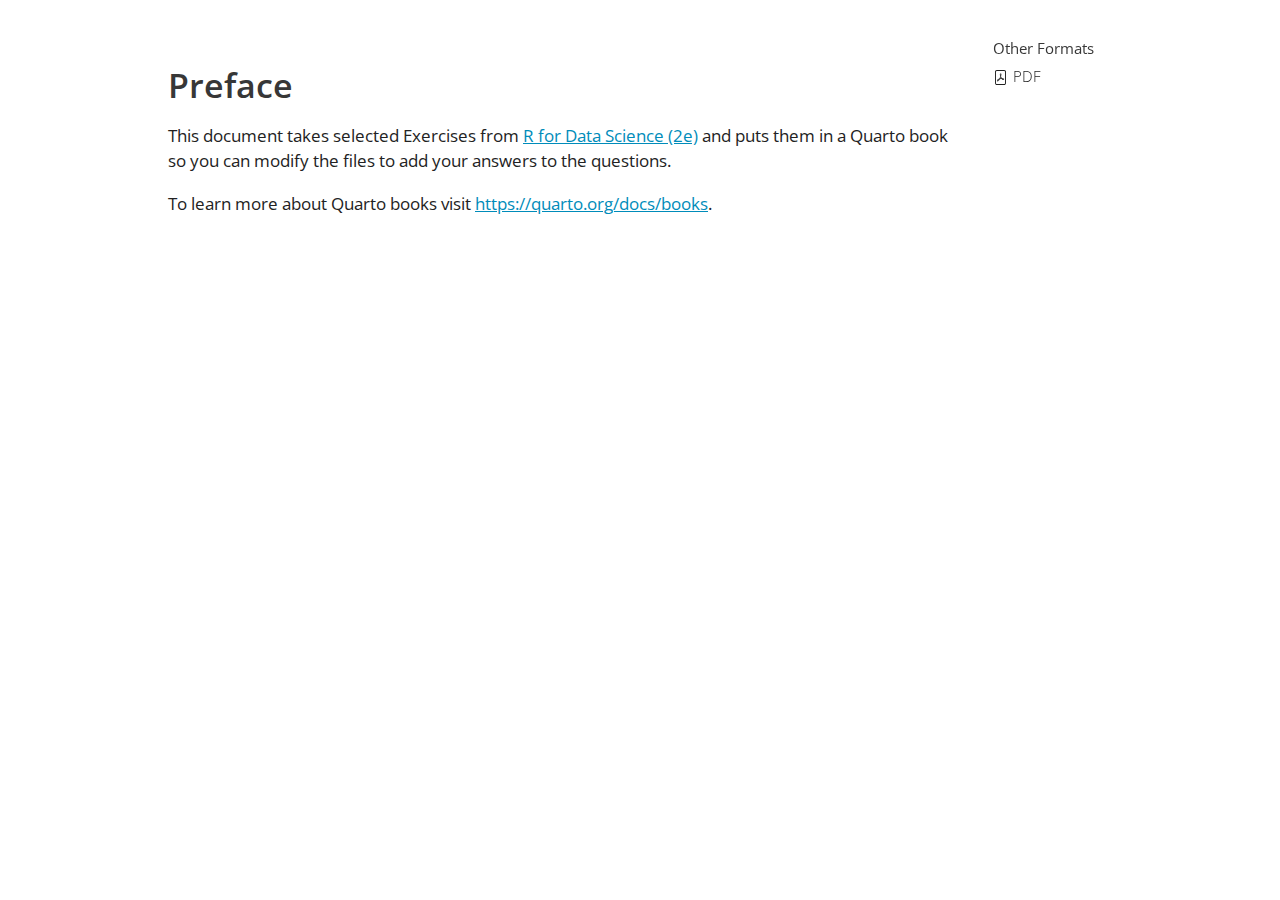
==== docs/index.html @ eb2d3bdd "tweakers" ====
<!DOCTYPE html>
<html xmlns="http://www.w3.org/1999/xhtml" lang="en" xml:lang="en"><head>

<meta charset="utf-8">
<meta name="generator" content="quarto-1.3.433">

<meta name="viewport" content="width=device-width, initial-scale=1.0, user-scalable=yes">


<title>index</title>
<style>
code{white-space: pre-wrap;}
span.smallcaps{font-variant: small-caps;}
div.columns{display: flex; gap: min(4vw, 1.5em);}
div.column{flex: auto; overflow-x: auto;}
div.hanging-indent{margin-left: 1.5em; text-indent: -1.5em;}
ul.task-list{list-style: none;}
ul.task-list li input[type="checkbox"] {
  width: 0.8em;
  margin: 0 0.8em 0.2em -1em; /* quarto-specific, see https://github.com/quarto-dev/quarto-cli/issues/4556 */ 
  vertical-align: middle;
}
</style>


<script src="site_libs/quarto-nav/quarto-nav.js"></script>
<script src="site_libs/clipboard/clipboard.min.js"></script>
<script src="site_libs/quarto-search/autocomplete.umd.js"></script>
<script src="site_libs/quarto-search/fuse.min.js"></script>
<script src="site_libs/quarto-search/quarto-search.js"></script>
<meta name="quarto:offset" content="./">
<script src="site_libs/quarto-html/quarto.js"></script>
<script src="site_libs/quarto-html/popper.min.js"></script>
<script src="site_libs/quarto-html/tippy.umd.min.js"></script>
<script src="site_libs/quarto-html/anchor.min.js"></script>
<link href="site_libs/quarto-html/tippy.css" rel="stylesheet">
<link href="site_libs/quarto-html/quarto-syntax-highlighting.css" rel="stylesheet" id="quarto-text-highlighting-styles">
<script src="site_libs/bootstrap/bootstrap.min.js"></script>
<link href="site_libs/bootstrap/bootstrap-icons.css" rel="stylesheet">
<link href="site_libs/bootstrap/bootstrap.min.css" rel="stylesheet" id="quarto-bootstrap" data-mode="light">
<script id="quarto-search-options" type="application/json">{
  "location": "sidebar",
  "copy-button": false,
  "collapse-after": 3,
  "panel-placement": "start",
  "type": "textbox",
  "limit": 20,
  "language": {
    "search-no-results-text": "No results",
    "search-matching-documents-text": "matching documents",
    "search-copy-link-title": "Copy link to search",
    "search-hide-matches-text": "Hide additional matches",
    "search-more-match-text": "more match in this document",
    "search-more-matches-text": "more matches in this document",
    "search-clear-button-title": "Clear",
    "search-detached-cancel-button-title": "Cancel",
    "search-submit-button-title": "Submit",
    "search-label": "Search"
  }
}</script>


</head>

<body>

<div id="quarto-search-results"></div>
<!-- content -->
<div id="quarto-content" class="quarto-container page-columns page-rows-contents page-layout-article">
<!-- sidebar -->
<!-- margin-sidebar -->
    <div id="quarto-margin-sidebar" class="sidebar margin-sidebar">
        
    <div class="quarto-alternate-formats"><h2>Other Formats</h2><ul><li><a href="index.pdf"><i class="bi bi-file-pdf"></i>PDF</a></li></ul></div></div>
<!-- main -->
<main class="content" id="quarto-document-content">



<section id="preface" class="level1 unnumbered">
<h1 class="unnumbered">Preface</h1>
<p>This document takes selected Exercises from <a href="https://r4ds.hadley.nz/">R for Data Science (2e)</a> and puts them in a Quarto book so you can modify the files to add your answers to the questions.</p>
<p>To learn more about Quarto books visit <a href="https://quarto.org/docs/books" class="uri">https://quarto.org/docs/books</a>.</p>


</section>

</main> <!-- /main -->
<script id="quarto-html-after-body" type="application/javascript">
window.document.addEventListener("DOMContentLoaded", function (event) {
  const toggleBodyColorMode = (bsSheetEl) => {
    const mode = bsSheetEl.getAttribute("data-mode");
    const bodyEl = window.document.querySelector("body");
    if (mode === "dark") {
      bodyEl.classList.add("quarto-dark");
      bodyEl.classList.remove("quarto-light");
    } else {
      bodyEl.classList.add("quarto-light");
      bodyEl.classList.remove("quarto-dark");
    }
  }
  const toggleBodyColorPrimary = () => {
    const bsSheetEl = window.document.querySelector("link#quarto-bootstrap");
    if (bsSheetEl) {
      toggleBodyColorMode(bsSheetEl);
    }
  }
  toggleBodyColorPrimary();  
  const icon = "";
  const anchorJS = new window.AnchorJS();
  anchorJS.options = {
    placement: 'right',
    icon: icon
  };
  anchorJS.add('.anchored');
  const isCodeAnnotation = (el) => {
    for (const clz of el.classList) {
      if (clz.startsWith('code-annotation-')) {                     
        return true;
      }
    }
    return false;
  }
  const clipboard = new window.ClipboardJS('.code-copy-button', {
    text: function(trigger) {
      const codeEl = trigger.previousElementSibling.cloneNode(true);
      for (const childEl of codeEl.children) {
        if (isCodeAnnotation(childEl)) {
          childEl.remove();
        }
      }
      return codeEl.innerText;
    }
  });
  clipboard.on('success', function(e) {
    // button target
    const button = e.trigger;
    // don't keep focus
    button.blur();
    // flash "checked"
    button.classList.add('code-copy-button-checked');
    var currentTitle = button.getAttribute("title");
    button.setAttribute("title", "Copied!");
    let tooltip;
    if (window.bootstrap) {
      button.setAttribute("data-bs-toggle", "tooltip");
      button.setAttribute("data-bs-placement", "left");
      button.setAttribute("data-bs-title", "Copied!");
      tooltip = new bootstrap.Tooltip(button, 
        { trigger: "manual", 
          customClass: "code-copy-button-tooltip",
          offset: [0, -8]});
      tooltip.show();    
    }
    setTimeout(function() {
      if (tooltip) {
        tooltip.hide();
        button.removeAttribute("data-bs-title");
        button.removeAttribute("data-bs-toggle");
        button.removeAttribute("data-bs-placement");
      }
      button.setAttribute("title", currentTitle);
      button.classList.remove('code-copy-button-checked');
    }, 1000);
    // clear code selection
    e.clearSelection();
  });
  function tippyHover(el, contentFn) {
    const config = {
      allowHTML: true,
      content: contentFn,
      maxWidth: 500,
      delay: 100,
      arrow: false,
      appendTo: function(el) {
          return el.parentElement;
      },
      interactive: true,
      interactiveBorder: 10,
      theme: 'quarto',
      placement: 'bottom-start'
    };
    window.tippy(el, config); 
  }
  const noterefs = window.document.querySelectorAll('a[role="doc-noteref"]');
  for (var i=0; i<noterefs.length; i++) {
    const ref = noterefs[i];
    tippyHover(ref, function() {
      // use id or data attribute instead here
      let href = ref.getAttribute('data-footnote-href') || ref.getAttribute('href');
      try { href = new URL(href).hash; } catch {}
      const id = href.replace(/^#\/?/, "");
      const note = window.document.getElementById(id);
      return note.innerHTML;
    });
  }
      let selectedAnnoteEl;
      const selectorForAnnotation = ( cell, annotation) => {
        let cellAttr = 'data-code-cell="' + cell + '"';
        let lineAttr = 'data-code-annotation="' +  annotation + '"';
        const selector = 'span[' + cellAttr + '][' + lineAttr + ']';
        return selector;
      }
      const selectCodeLines = (annoteEl) => {
        const doc = window.document;
        const targetCell = annoteEl.getAttribute("data-target-cell");
        const targetAnnotation = annoteEl.getAttribute("data-target-annotation");
        const annoteSpan = window.document.querySelector(selectorForAnnotation(targetCell, targetAnnotation));
        const lines = annoteSpan.getAttribute("data-code-lines").split(",");
        const lineIds = lines.map((line) => {
          return targetCell + "-" + line;
        })
        let top = null;
        let height = null;
        let parent = null;
        if (lineIds.length > 0) {
            //compute the position of the single el (top and bottom and make a div)
            const el = window.document.getElementById(lineIds[0]);
            top = el.offsetTop;
            height = el.offsetHeight;
            parent = el.parentElement.parentElement;
          if (lineIds.length > 1) {
            const lastEl = window.document.getElementById(lineIds[lineIds.length - 1]);
            const bottom = lastEl.offsetTop + lastEl.offsetHeight;
            height = bottom - top;
          }
          if (top !== null && height !== null && parent !== null) {
            // cook up a div (if necessary) and position it 
            let div = window.document.getElementById("code-annotation-line-highlight");
            if (div === null) {
              div = window.document.createElement("div");
              div.setAttribute("id", "code-annotation-line-highlight");
              div.style.position = 'absolute';
              parent.appendChild(div);
            }
            div.style.top = top - 2 + "px";
            div.style.height = height + 4 + "px";
            let gutterDiv = window.document.getElementById("code-annotation-line-highlight-gutter");
            if (gutterDiv === null) {
              gutterDiv = window.document.createElement("div");
              gutterDiv.setAttribute("id", "code-annotation-line-highlight-gutter");
              gutterDiv.style.position = 'absolute';
              const codeCell = window.document.getElementById(targetCell);
              const gutter = codeCell.querySelector('.code-annotation-gutter');
              gutter.appendChild(gutterDiv);
            }
            gutterDiv.style.top = top - 2 + "px";
            gutterDiv.style.height = height + 4 + "px";
          }
          selectedAnnoteEl = annoteEl;
        }
      };
      const unselectCodeLines = () => {
        const elementsIds = ["code-annotation-line-highlight", "code-annotation-line-highlight-gutter"];
        elementsIds.forEach((elId) => {
          const div = window.document.getElementById(elId);
          if (div) {
            div.remove();
          }
        });
        selectedAnnoteEl = undefined;
      };
      // Attach click handler to the DT
      const annoteDls = window.document.querySelectorAll('dt[data-target-cell]');
      for (const annoteDlNode of annoteDls) {
        annoteDlNode.addEventListener('click', (event) => {
          const clickedEl = event.target;
          if (clickedEl !== selectedAnnoteEl) {
            unselectCodeLines();
            const activeEl = window.document.querySelector('dt[data-target-cell].code-annotation-active');
            if (activeEl) {
              activeEl.classList.remove('code-annotation-active');
            }
            selectCodeLines(clickedEl);
            clickedEl.classList.add('code-annotation-active');
          } else {
            // Unselect the line
            unselectCodeLines();
            clickedEl.classList.remove('code-annotation-active');
          }
        });
      }
  const findCites = (el) => {
    const parentEl = el.parentElement;
    if (parentEl) {
      const cites = parentEl.dataset.cites;
      if (cites) {
        return {
          el,
          cites: cites.split(' ')
        };
      } else {
        return findCites(el.parentElement)
      }
    } else {
      return undefined;
    }
  };
  var bibliorefs = window.document.querySelectorAll('a[role="doc-biblioref"]');
  for (var i=0; i<bibliorefs.length; i++) {
    const ref = bibliorefs[i];
    const citeInfo = findCites(ref);
    if (citeInfo) {
      tippyHover(citeInfo.el, function() {
        var popup = window.document.createElement('div');
        citeInfo.cites.forEach(function(cite) {
          var citeDiv = window.document.createElement('div');
          citeDiv.classList.add('hanging-indent');
          citeDiv.classList.add('csl-entry');
          var biblioDiv = window.document.getElementById('ref-' + cite);
          if (biblioDiv) {
            citeDiv.innerHTML = biblioDiv.innerHTML;
          }
          popup.appendChild(citeDiv);
        });
        return popup.innerHTML;
      });
    }
  }
});
</script>
</div> <!-- /content -->



</body></html>
---- docs/site_libs/quarto-html/tippy.css ----
.tippy-box[data-animation=fade][data-state=hidden]{opacity:0}[data-tippy-root]{max-width:calc(100vw - 10px)}.tippy-box{position:relative;background-color:#333;color:#fff;border-radius:4px;font-size:14px;line-height:1.4;white-space:normal;outline:0;transition-property:transform,visibility,opacity}.tippy-box[data-placement^=top]>.tippy-arrow{bottom:0}.tippy-box[data-placement^=top]>.tippy-arrow:before{bottom:-7px;left:0;border-width:8px 8px 0;border-top-color:initial;transform-origin:center top}.tippy-box[data-placement^=bottom]>.tippy-arrow{top:0}.tippy-box[data-placement^=bottom]>.tippy-arrow:before{top:-7px;left:0;border-width:0 8px 8px;border-bottom-color:initial;transform-origin:center bottom}.tippy-box[data-placement^=left]>.tippy-arrow{right:0}.tippy-box[data-placement^=left]>.tippy-arrow:before{border-width:8px 0 8px 8px;border-left-color:initial;right:-7px;transform-origin:center left}.tippy-box[data-placement^=right]>.tippy-arrow{left:0}.tippy-box[data-placement^=right]>.tippy-arrow:before{left:-7px;border-width:8px 8px 8px 0;border-right-color:initial;transform-origin:center right}.tippy-box[data-inertia][data-state=visible]{transition-timing-function:cubic-bezier(.54,1.5,.38,1.11)}.tippy-arrow{width:16px;height:16px;color:#333}.tippy-arrow:before{content:"";position:absolute;border-color:transparent;border-style:solid}.tippy-content{position:relative;padding:5px 9px;z-index:1}
---- docs/site_libs/quarto-html/quarto-syntax-highlighting.css ----
/* quarto syntax highlight colors */
:root {
  --quarto-hl-ot-color: #003B4F;
  --quarto-hl-at-color: #657422;
  --quarto-hl-ss-color: #20794D;
  --quarto-hl-an-color: #5E5E5E;
  --quarto-hl-fu-color: #4758AB;
  --quarto-hl-st-color: #20794D;
  --quarto-hl-cf-color: #003B4F;
  --quarto-hl-op-color: #5E5E5E;
  --quarto-hl-er-color: #AD0000;
  --quarto-hl-bn-color: #AD0000;
  --quarto-hl-al-color: #AD0000;
  --quarto-hl-va-color: #111111;
  --quarto-hl-bu-color: inherit;
  --quarto-hl-ex-color: inherit;
  --quarto-hl-pp-color: #AD0000;
  --quarto-hl-in-color: #5E5E5E;
  --quarto-hl-vs-color: #20794D;
  --quarto-hl-wa-color: #5E5E5E;
  --quarto-hl-do-color: #5E5E5E;
  --quarto-hl-im-color: #00769E;
  --quarto-hl-ch-color: #20794D;
  --quarto-hl-dt-color: #AD0000;
  --quarto-hl-fl-color: #AD0000;
  --quarto-hl-co-color: #5E5E5E;
  --quarto-hl-cv-color: #5E5E5E;
  --quarto-hl-cn-color: #8f5902;
  --quarto-hl-sc-color: #5E5E5E;
  --quarto-hl-dv-color: #AD0000;
  --quarto-hl-kw-color: #003B4F;
}

/* other quarto variables */
:root {
  --quarto-font-monospace: SFMono-Regular, Menlo, Monaco, Consolas, "Liberation Mono", "Courier New", monospace;
}

pre > code.sourceCode > span {
  color: #003B4F;
}

code span {
  color: #003B4F;
}

code.sourceCode > span {
  color: #003B4F;
}

div.sourceCode,
div.sourceCode pre.sourceCode {
  color: #003B4F;
}

code span.ot {
  color: #003B4F;
  font-style: inherit;
}

code span.at {
  color: #657422;
  font-style: inherit;
}

code span.ss {
  color: #20794D;
  font-style: inherit;
}

code span.an {
  color: #5E5E5E;
  font-style: inherit;
}

code span.fu {
  color: #4758AB;
  font-style: inherit;
}

code span.st {
  color: #20794D;
  font-style: inherit;
}

code span.cf {
  color: #003B4F;
  font-style: inherit;
}

code span.op {
  color: #5E5E5E;
  font-style: inherit;
}

code span.er {
  color: #AD0000;
  font-style: inherit;
}

code span.bn {
  color: #AD0000;
  font-style: inherit;
}

code span.al {
  color: #AD0000;
  font-style: inherit;
}

code span.va {
  color: #111111;
  font-style: inherit;
}

code span.bu {
  font-style: inherit;
}

code span.ex {
  font-style: inherit;
}

code span.pp {
  color: #AD0000;
  font-style: inherit;
}

code span.in {
  color: #5E5E5E;
  font-style: inherit;
}

code span.vs {
  color: #20794D;
  font-style: inherit;
}

code span.wa {
  color: #5E5E5E;
  font-style: italic;
}

code span.do {
  color: #5E5E5E;
  font-style: italic;
}

code span.im {
  color: #00769E;
  font-style: inherit;
}

code span.ch {
  color: #20794D;
  font-style: inherit;
}

code span.dt {
  color: #AD0000;
  font-style: inherit;
}

code span.fl {
  color: #AD0000;
  font-style: inherit;
}

code span.co {
  color: #5E5E5E;
  font-style: inherit;
}

code span.cv {
  color: #5E5E5E;
  font-style: italic;
}

code span.cn {
  color: #8f5902;
  font-style: inherit;
}

code span.sc {
  color: #5E5E5E;
  font-style: inherit;
}

code span.dv {
  color: #AD0000;
  font-style: inherit;
}

code span.kw {
  color: #003B4F;
  font-style: inherit;
}

.prevent-inlining {
  content: "</";
}

/*# sourceMappingURL=debc5d5d77c3f9108843748ff7464032.css.map */
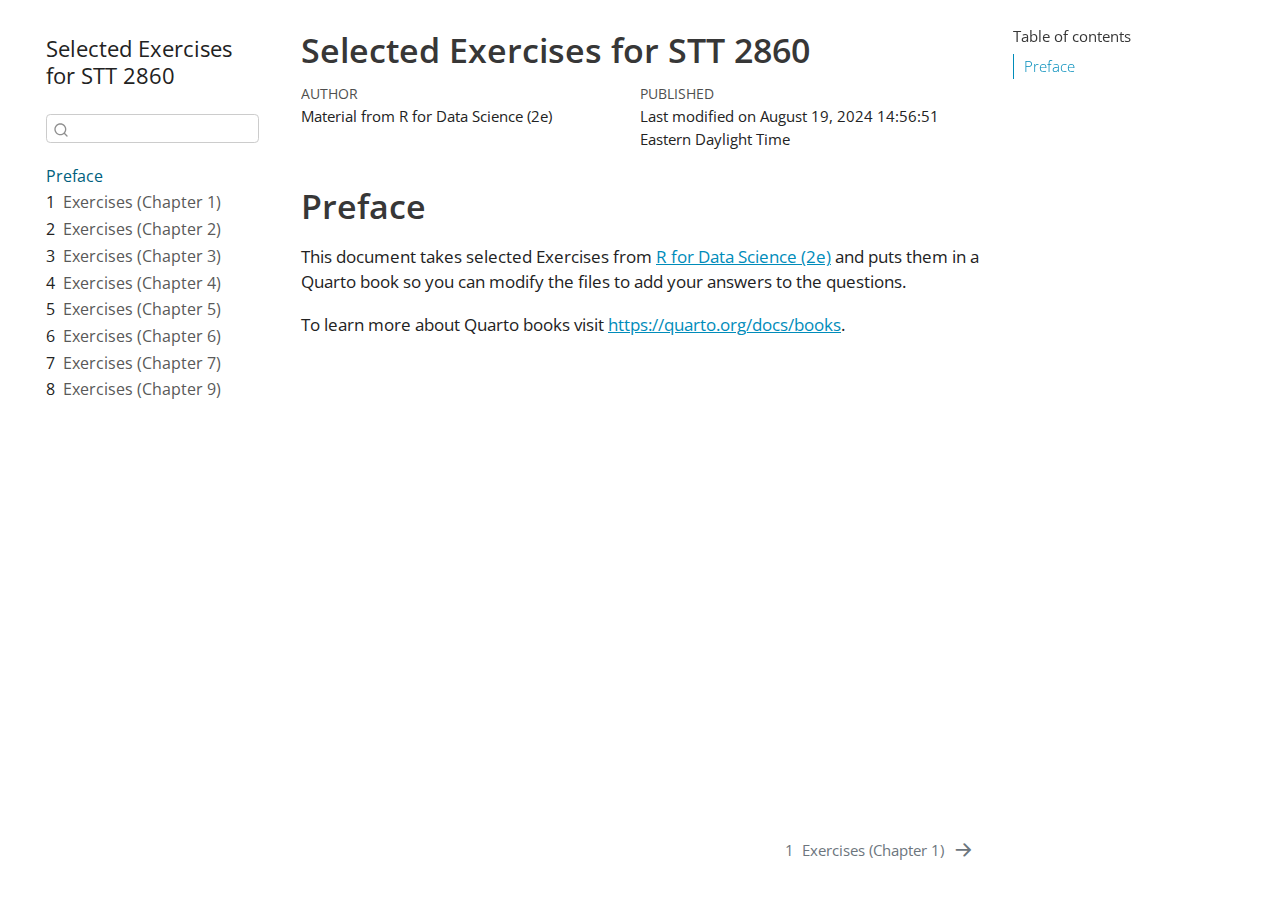
==== commit 091dbe19: "tweakers" ====
--- a/docs/index.html
+++ b/docs/index.html
@@ -6,8 +6,9 @@
 
 <meta name="viewport" content="width=device-width, initial-scale=1.0, user-scalable=yes">
 
-
-<title>index</title>
+<meta name="author" content="Material from R for Data Science (2e)">
+
+<title>Selected Exercises for STT 2860</title>
 <style>
 code{white-space: pre-wrap;}
 span.smallcaps{font-variant: small-caps;}
@@ -24,11 +25,13 @@
 
 
 <script src="site_libs/quarto-nav/quarto-nav.js"></script>
+<script src="site_libs/quarto-nav/headroom.min.js"></script>
 <script src="site_libs/clipboard/clipboard.min.js"></script>
 <script src="site_libs/quarto-search/autocomplete.umd.js"></script>
 <script src="site_libs/quarto-search/fuse.min.js"></script>
 <script src="site_libs/quarto-search/quarto-search.js"></script>
 <meta name="quarto:offset" content="./">
+<link href="./CH01.html" rel="next">
 <script src="site_libs/quarto-html/quarto.js"></script>
 <script src="site_libs/quarto-html/popper.min.js"></script>
 <script src="site_libs/quarto-html/tippy.umd.min.js"></script>
@@ -62,20 +65,139 @@
 
 </head>
 
-<body>
+<body class="nav-sidebar floating">
 
 <div id="quarto-search-results"></div>
+  <header id="quarto-header" class="headroom fixed-top">
+  <nav class="quarto-secondary-nav">
+    <div class="container-fluid d-flex">
+      <button type="button" class="quarto-btn-toggle btn" data-bs-toggle="collapse" data-bs-target="#quarto-sidebar,#quarto-sidebar-glass" aria-controls="quarto-sidebar" aria-expanded="false" aria-label="Toggle sidebar navigation" onclick="if (window.quartoToggleHeadroom) { window.quartoToggleHeadroom(); }">
+        <i class="bi bi-layout-text-sidebar-reverse"></i>
+      </button>
+      <nav class="quarto-page-breadcrumbs" aria-label="breadcrumb"><ol class="breadcrumb"><li class="breadcrumb-item"><a href="./index.html">Preface</a></li></ol></nav>
+      <a class="flex-grow-1" role="button" data-bs-toggle="collapse" data-bs-target="#quarto-sidebar,#quarto-sidebar-glass" aria-controls="quarto-sidebar" aria-expanded="false" aria-label="Toggle sidebar navigation" onclick="if (window.quartoToggleHeadroom) { window.quartoToggleHeadroom(); }">      
+      </a>
+      <button type="button" class="btn quarto-search-button" aria-label="" onclick="window.quartoOpenSearch();">
+        <i class="bi bi-search"></i>
+      </button>
+    </div>
+  </nav>
+</header>
 <!-- content -->
 <div id="quarto-content" class="quarto-container page-columns page-rows-contents page-layout-article">
 <!-- sidebar -->
+  <nav id="quarto-sidebar" class="sidebar collapse collapse-horizontal sidebar-navigation floating overflow-auto">
+    <div class="pt-lg-2 mt-2 text-left sidebar-header">
+    <div class="sidebar-title mb-0 py-0">
+      <a href="./">Selected Exercises for STT 2860</a> 
+    </div>
+      </div>
+        <div class="mt-2 flex-shrink-0 align-items-center">
+        <div class="sidebar-search">
+        <div id="quarto-search" class="" title="Search"></div>
+        </div>
+        </div>
+    <div class="sidebar-menu-container"> 
+    <ul class="list-unstyled mt-1">
+        <li class="sidebar-item">
+  <div class="sidebar-item-container"> 
+  <a href="./index.html" class="sidebar-item-text sidebar-link active">
+ <span class="menu-text">Preface</span></a>
+  </div>
+</li>
+        <li class="sidebar-item">
+  <div class="sidebar-item-container"> 
+  <a href="./CH01.html" class="sidebar-item-text sidebar-link">
+ <span class="menu-text"><span class="chapter-number">1</span>&nbsp; <span class="chapter-title">Exercises (Chapter 1)</span></span></a>
+  </div>
+</li>
+        <li class="sidebar-item">
+  <div class="sidebar-item-container"> 
+  <a href="./CH02.html" class="sidebar-item-text sidebar-link">
+ <span class="menu-text"><span class="chapter-number">2</span>&nbsp; <span class="chapter-title">Exercises (Chapter 2)</span></span></a>
+  </div>
+</li>
+        <li class="sidebar-item">
+  <div class="sidebar-item-container"> 
+  <a href="./CH03.html" class="sidebar-item-text sidebar-link">
+ <span class="menu-text"><span class="chapter-number">3</span>&nbsp; <span class="chapter-title">Exercises (Chapter 3)</span></span></a>
+  </div>
+</li>
+        <li class="sidebar-item">
+  <div class="sidebar-item-container"> 
+  <a href="./CH04.html" class="sidebar-item-text sidebar-link">
+ <span class="menu-text"><span class="chapter-number">4</span>&nbsp; <span class="chapter-title">Exercises (Chapter 4)</span></span></a>
+  </div>
+</li>
+        <li class="sidebar-item">
+  <div class="sidebar-item-container"> 
+  <a href="./CH05.html" class="sidebar-item-text sidebar-link">
+ <span class="menu-text"><span class="chapter-number">5</span>&nbsp; <span class="chapter-title">Exercises (Chapter 5)</span></span></a>
+  </div>
+</li>
+        <li class="sidebar-item">
+  <div class="sidebar-item-container"> 
+  <a href="./CH06.html" class="sidebar-item-text sidebar-link">
+ <span class="menu-text"><span class="chapter-number">6</span>&nbsp; <span class="chapter-title">Exercises (Chapter 6)</span></span></a>
+  </div>
+</li>
+        <li class="sidebar-item">
+  <div class="sidebar-item-container"> 
+  <a href="./CH07.html" class="sidebar-item-text sidebar-link">
+ <span class="menu-text"><span class="chapter-number">7</span>&nbsp; <span class="chapter-title">Exercises (Chapter 7)</span></span></a>
+  </div>
+</li>
+        <li class="sidebar-item">
+  <div class="sidebar-item-container"> 
+  <a href="./CH09.html" class="sidebar-item-text sidebar-link">
+ <span class="menu-text"><span class="chapter-number">8</span>&nbsp; <span class="chapter-title">Exercises (Chapter 9)</span></span></a>
+  </div>
+</li>
+    </ul>
+    </div>
+</nav>
+<div id="quarto-sidebar-glass" data-bs-toggle="collapse" data-bs-target="#quarto-sidebar,#quarto-sidebar-glass"></div>
 <!-- margin-sidebar -->
     <div id="quarto-margin-sidebar" class="sidebar margin-sidebar">
-        
-    <div class="quarto-alternate-formats"><h2>Other Formats</h2><ul><li><a href="index.pdf"><i class="bi bi-file-pdf"></i>PDF</a></li></ul></div></div>
+        <nav id="TOC" role="doc-toc" class="toc-active">
+    <h2 id="toc-title">Table of contents</h2>
+   
+  <ul>
+  <li><a href="#preface" id="toc-preface" class="nav-link active" data-scroll-target="#preface">Preface</a></li>
+  </ul>
+</nav>
+    </div>
 <!-- main -->
 <main class="content" id="quarto-document-content">
 
-
+<header id="title-block-header" class="quarto-title-block default">
+<div class="quarto-title">
+<h1 class="title">Selected Exercises for STT 2860</h1>
+</div>
+
+
+
+<div class="quarto-title-meta">
+
+    <div>
+    <div class="quarto-title-meta-heading">Author</div>
+    <div class="quarto-title-meta-contents">
+             <p>Material from <a href="https://r4ds.hadley.nz/">R for Data Science (2e)</a> </p>
+          </div>
+  </div>
+    
+    <div>
+    <div class="quarto-title-meta-heading">Published</div>
+    <div class="quarto-title-meta-contents">
+      <p class="date">Last modified on August 19, 2024 14:56:51 Eastern Daylight Time</p>
+    </div>
+  </div>
+  
+    
+  </div>
+  
+
+</header>
 
 <section id="preface" class="level1 unnumbered">
 <h1 class="unnumbered">Preface</h1>
@@ -319,6 +441,15 @@
   }
 });
 </script>
+<nav class="page-navigation">
+  <div class="nav-page nav-page-previous">
+  </div>
+  <div class="nav-page nav-page-next">
+      <a href="./CH01.html" class="pagination-link">
+        <span class="nav-page-text"><span class="chapter-number">1</span>&nbsp; <span class="chapter-title">Exercises (Chapter 1)</span></span> <i class="bi bi-arrow-right-short"></i>
+      </a>
+  </div>
+</nav>
 </div> <!-- /content -->
 
 
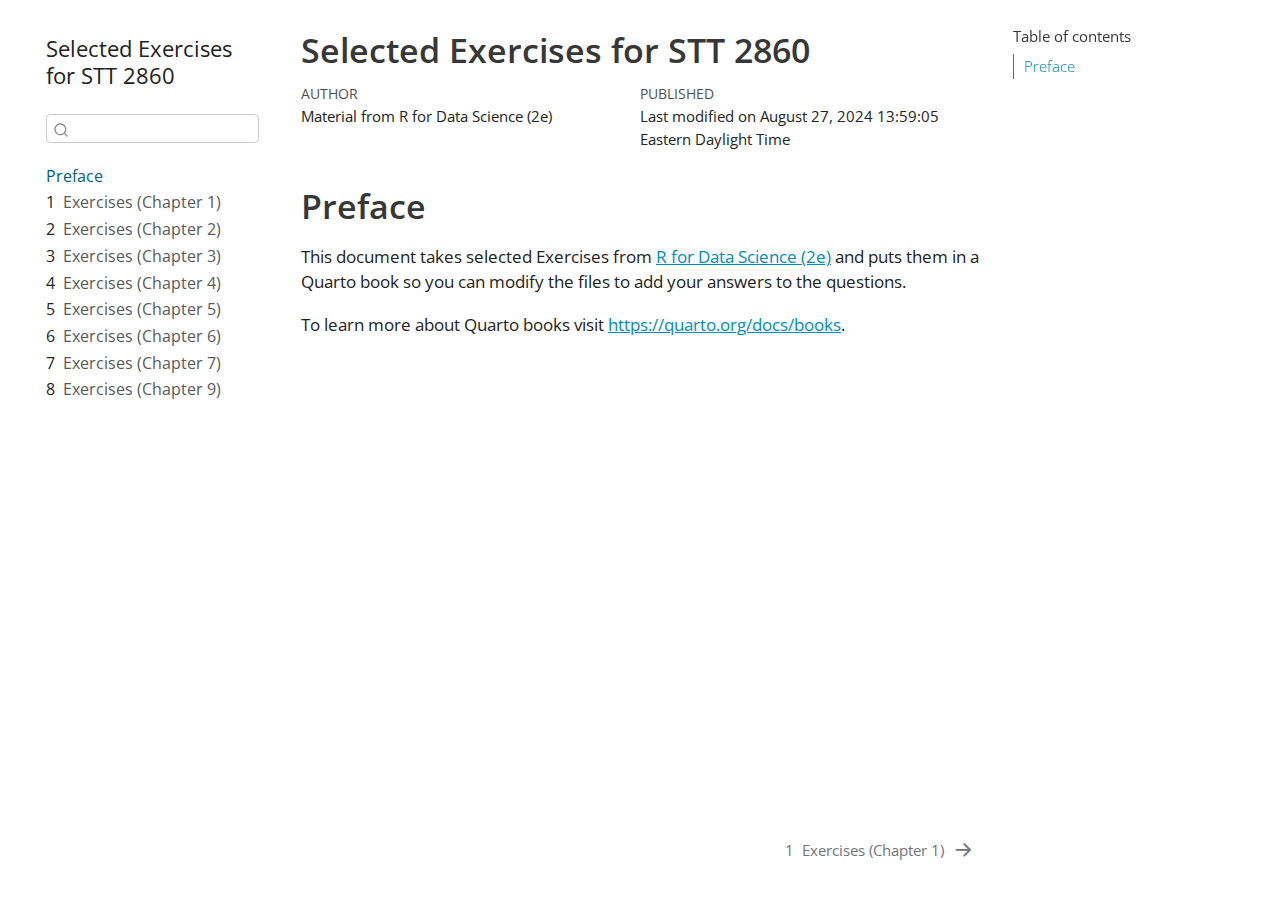
==== commit 5b42fef3: "tweakers" ====
--- a/docs/index.html
+++ b/docs/index.html
@@ -189,7 +189,7 @@
     <div>
     <div class="quarto-title-meta-heading">Published</div>
     <div class="quarto-title-meta-contents">
-      <p class="date">Last modified on August 19, 2024 14:56:51 Eastern Daylight Time</p>
+      <p class="date">Last modified on August 27, 2024 13:59:05 Eastern Daylight Time</p>
     </div>
   </div>
   
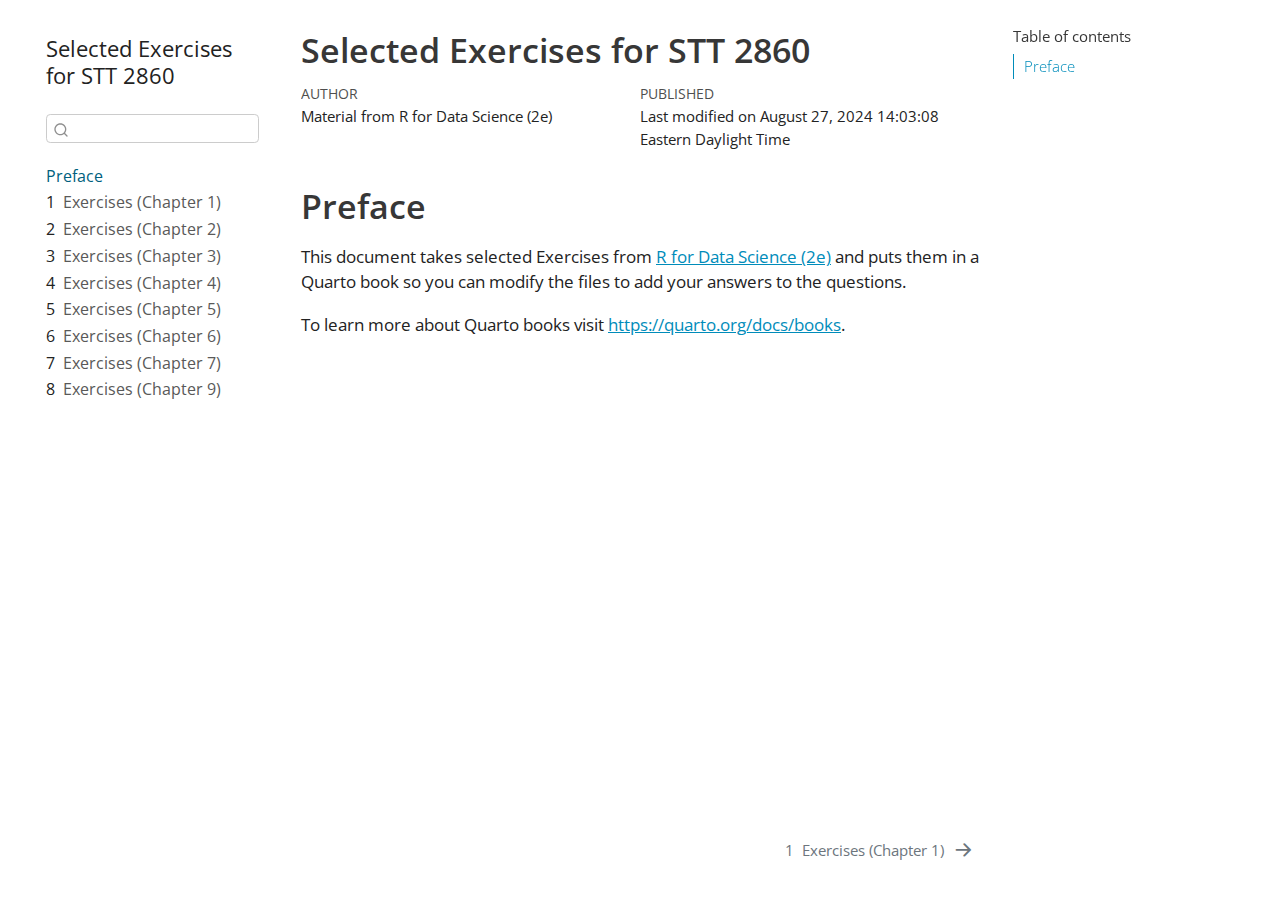
==== commit efbfcb2c: "trying stuff" ====
--- a/docs/index.html
+++ b/docs/index.html
@@ -189,7 +189,7 @@
     <div>
     <div class="quarto-title-meta-heading">Published</div>
     <div class="quarto-title-meta-contents">
-      <p class="date">Last modified on August 27, 2024 13:59:05 Eastern Daylight Time</p>
+      <p class="date">Last modified on August 27, 2024 14:03:08 Eastern Daylight Time</p>
     </div>
   </div>
   
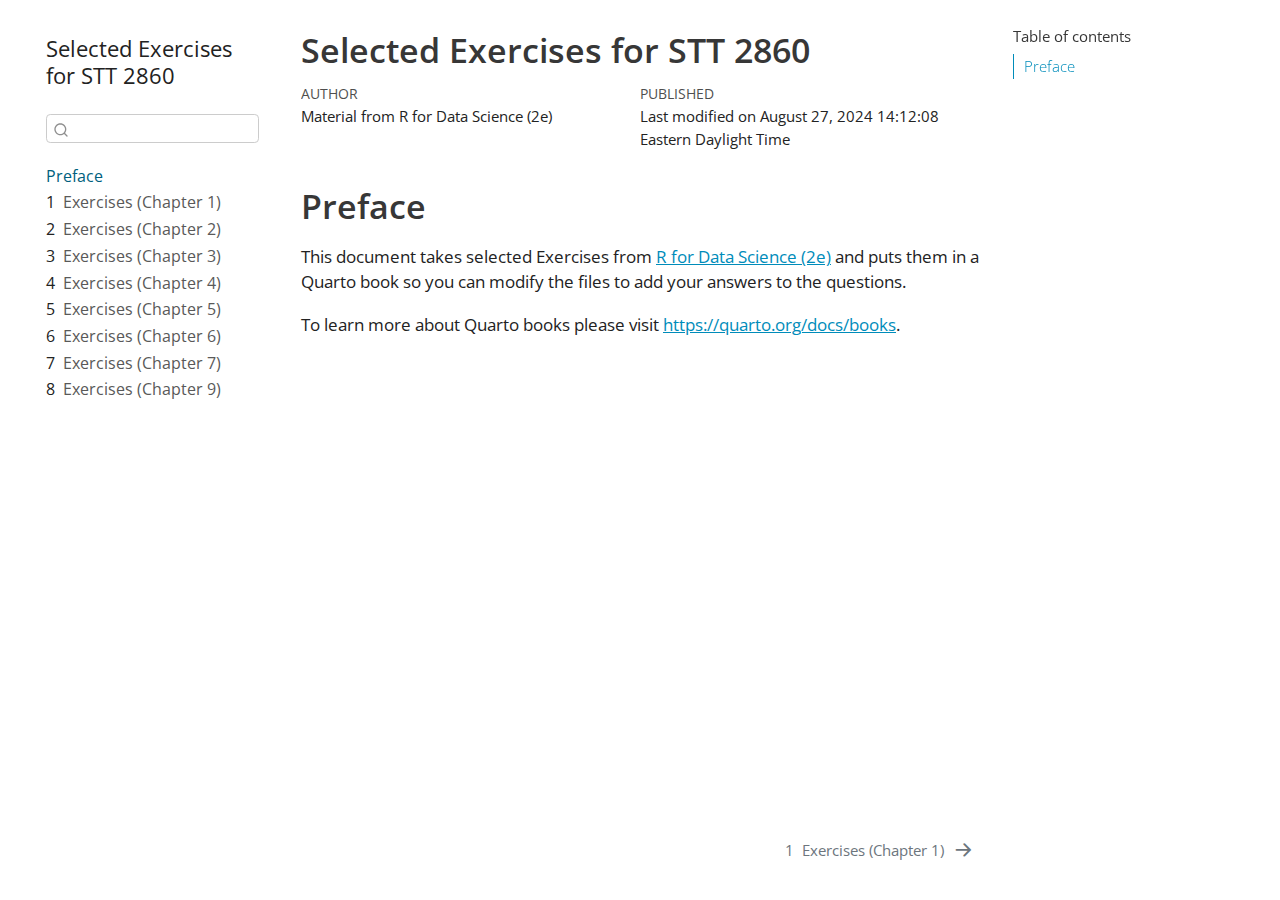
==== commit db0269f1: "tweak" ====
--- a/docs/index.html
+++ b/docs/index.html
@@ -189,7 +189,7 @@
     <div>
     <div class="quarto-title-meta-heading">Published</div>
     <div class="quarto-title-meta-contents">
-      <p class="date">Last modified on August 27, 2024 14:03:08 Eastern Daylight Time</p>
+      <p class="date">Last modified on August 27, 2024 14:12:08 Eastern Daylight Time</p>
     </div>
   </div>
   
@@ -202,7 +202,7 @@
 <section id="preface" class="level1 unnumbered">
 <h1 class="unnumbered">Preface</h1>
 <p>This document takes selected Exercises from <a href="https://r4ds.hadley.nz/">R for Data Science (2e)</a> and puts them in a Quarto book so you can modify the files to add your answers to the questions.</p>
-<p>To learn more about Quarto books visit <a href="https://quarto.org/docs/books" class="uri">https://quarto.org/docs/books</a>.</p>
+<p>To learn more about Quarto books please visit <a href="https://quarto.org/docs/books" class="uri">https://quarto.org/docs/books</a>.</p>
 
 
 </section>
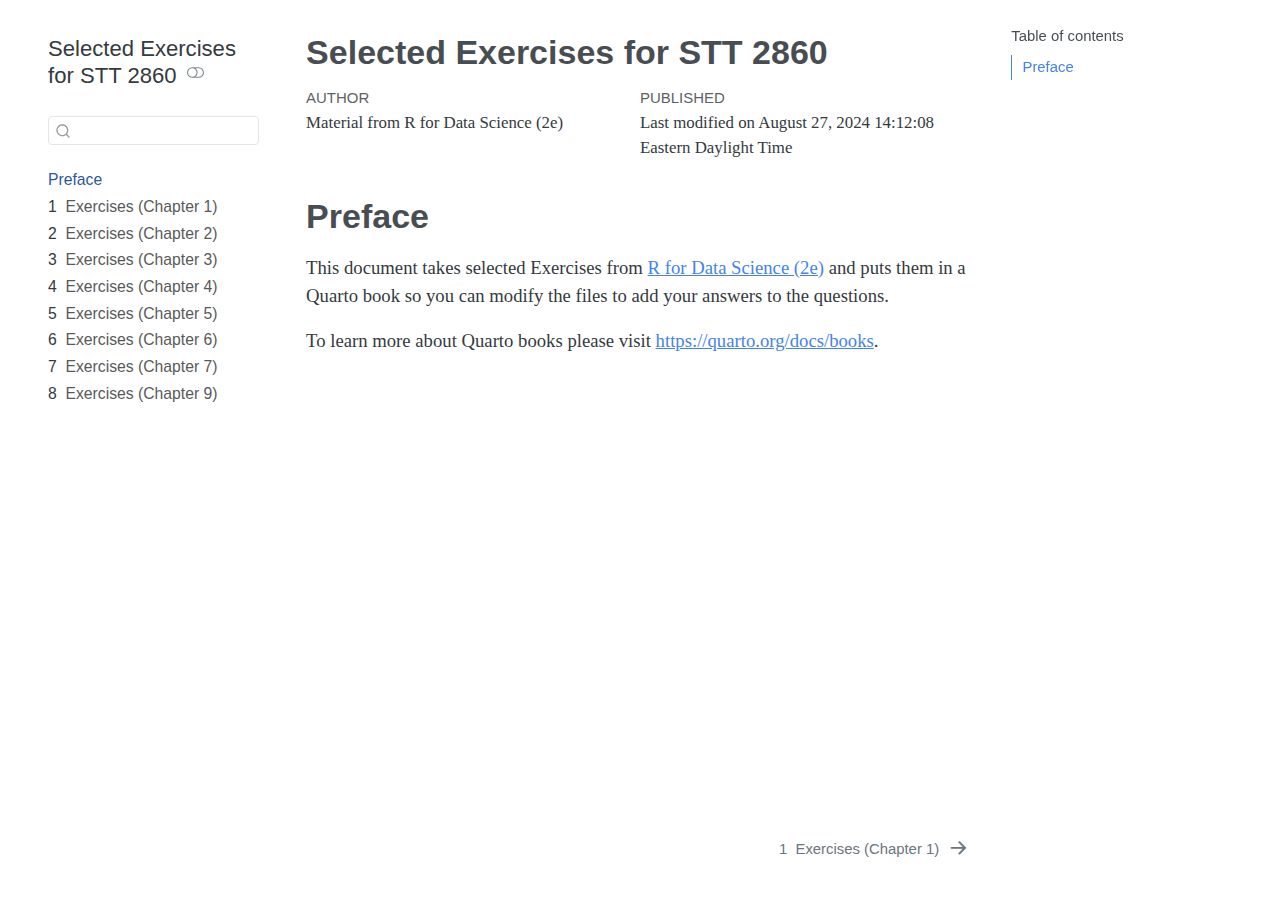
==== commit ffbb5dab: "tweakers" ====
--- a/docs/index.html
+++ b/docs/index.html
@@ -37,10 +37,12 @@
 <script src="site_libs/quarto-html/tippy.umd.min.js"></script>
 <script src="site_libs/quarto-html/anchor.min.js"></script>
 <link href="site_libs/quarto-html/tippy.css" rel="stylesheet">
-<link href="site_libs/quarto-html/quarto-syntax-highlighting.css" rel="stylesheet" id="quarto-text-highlighting-styles">
+<link href="site_libs/quarto-html/quarto-syntax-highlighting.css" rel="stylesheet" class="quarto-color-scheme" id="quarto-text-highlighting-styles">
+<link href="site_libs/quarto-html/quarto-syntax-highlighting-dark.css" rel="prefetch" class="quarto-color-scheme quarto-color-alternate" id="quarto-text-highlighting-styles">
 <script src="site_libs/bootstrap/bootstrap.min.js"></script>
 <link href="site_libs/bootstrap/bootstrap-icons.css" rel="stylesheet">
-<link href="site_libs/bootstrap/bootstrap.min.css" rel="stylesheet" id="quarto-bootstrap" data-mode="light">
+<link href="site_libs/bootstrap/bootstrap.min.css" rel="stylesheet" class="quarto-color-scheme" id="quarto-bootstrap" data-mode="light">
+<link href="site_libs/bootstrap/bootstrap-dark.min.css" rel="prefetch" class="quarto-color-scheme quarto-color-alternate" id="quarto-bootstrap" data-mode="dark">
 <script id="quarto-search-options" type="application/json">{
   "location": "sidebar",
   "copy-button": false,
@@ -90,6 +92,9 @@
     <div class="pt-lg-2 mt-2 text-left sidebar-header">
     <div class="sidebar-title mb-0 py-0">
       <a href="./">Selected Exercises for STT 2860</a> 
+        <div class="sidebar-tools-main">
+  <a href="" class="quarto-color-scheme-toggle quarto-navigation-tool  px-1" onclick="window.quartoToggleColorScheme(); return false;" title="Toggle dark mode"><i class="bi"></i></a>
+</div>
     </div>
       </div>
         <div class="mt-2 flex-shrink-0 align-items-center">
@@ -228,6 +233,121 @@
     }
   }
   toggleBodyColorPrimary();  
+  const disableStylesheet = (stylesheets) => {
+    for (let i=0; i < stylesheets.length; i++) {
+      const stylesheet = stylesheets[i];
+      stylesheet.rel = 'prefetch';
+    }
+  }
+  const enableStylesheet = (stylesheets) => {
+    for (let i=0; i < stylesheets.length; i++) {
+      const stylesheet = stylesheets[i];
+      stylesheet.rel = 'stylesheet';
+    }
+  }
+  const manageTransitions = (selector, allowTransitions) => {
+    const els = window.document.querySelectorAll(selector);
+    for (let i=0; i < els.length; i++) {
+      const el = els[i];
+      if (allowTransitions) {
+        el.classList.remove('notransition');
+      } else {
+        el.classList.add('notransition');
+      }
+    }
+  }
+  const toggleColorMode = (alternate) => {
+    // Switch the stylesheets
+    const alternateStylesheets = window.document.querySelectorAll('link.quarto-color-scheme.quarto-color-alternate');
+    manageTransitions('#quarto-margin-sidebar .nav-link', false);
+    if (alternate) {
+      enableStylesheet(alternateStylesheets);
+      for (const sheetNode of alternateStylesheets) {
+        if (sheetNode.id === "quarto-bootstrap") {
+          toggleBodyColorMode(sheetNode);
+        }
+      }
+    } else {
+      disableStylesheet(alternateStylesheets);
+      toggleBodyColorPrimary();
+    }
+    manageTransitions('#quarto-margin-sidebar .nav-link', true);
+    // Switch the toggles
+    const toggles = window.document.querySelectorAll('.quarto-color-scheme-toggle');
+    for (let i=0; i < toggles.length; i++) {
+      const toggle = toggles[i];
+      if (toggle) {
+        if (alternate) {
+          toggle.classList.add("alternate");     
+        } else {
+          toggle.classList.remove("alternate");
+        }
+      }
+    }
+    // Hack to workaround the fact that safari doesn't
+    // properly recolor the scrollbar when toggling (#1455)
+    if (navigator.userAgent.indexOf('Safari') > 0 && navigator.userAgent.indexOf('Chrome') == -1) {
+      manageTransitions("body", false);
+      window.scrollTo(0, 1);
+      setTimeout(() => {
+        window.scrollTo(0, 0);
+        manageTransitions("body", true);
+      }, 40);  
+    }
+  }
+  const isFileUrl = () => { 
+    return window.location.protocol === 'file:';
+  }
+  const hasAlternateSentinel = () => {  
+    let styleSentinel = getColorSchemeSentinel();
+    if (styleSentinel !== null) {
+      return styleSentinel === "alternate";
+    } else {
+      return false;
+    }
+  }
+  const setStyleSentinel = (alternate) => {
+    const value = alternate ? "alternate" : "default";
+    if (!isFileUrl()) {
+      window.localStorage.setItem("quarto-color-scheme", value);
+    } else {
+      localAlternateSentinel = value;
+    }
+  }
+  const getColorSchemeSentinel = () => {
+    if (!isFileUrl()) {
+      const storageValue = window.localStorage.getItem("quarto-color-scheme");
+      return storageValue != null ? storageValue : localAlternateSentinel;
+    } else {
+      return localAlternateSentinel;
+    }
+  }
+  let localAlternateSentinel = 'default';
+  // Dark / light mode switch
+  window.quartoToggleColorScheme = () => {
+    // Read the current dark / light value 
+    let toAlternate = !hasAlternateSentinel();
+    toggleColorMode(toAlternate);
+    setStyleSentinel(toAlternate);
+  };
+  // Ensure there is a toggle, if there isn't float one in the top right
+  if (window.document.querySelector('.quarto-color-scheme-toggle') === null) {
+    const a = window.document.createElement('a');
+    a.classList.add('top-right');
+    a.classList.add('quarto-color-scheme-toggle');
+    a.href = "";
+    a.onclick = function() { try { window.quartoToggleColorScheme(); } catch {} return false; };
+    const i = window.document.createElement("i");
+    i.classList.add('bi');
+    a.appendChild(i);
+    window.document.body.appendChild(a);
+  }
+  // Switch to dark mode if need be
+  if (hasAlternateSentinel()) {
+    toggleColorMode(true);
+  } else {
+    toggleColorMode(false);
+  }
   const icon = "";
   const anchorJS = new window.AnchorJS();
   anchorJS.options = {
--- a/docs/site_libs/quarto-html/quarto-syntax-highlighting-dark.css
+++ b/docs/site_libs/quarto-html/quarto-syntax-highlighting-dark.css
@@ -0,0 +1,189 @@
+/* quarto syntax highlight colors */
+:root {
+  --quarto-hl-al-color: #f07178;
+  --quarto-hl-an-color: #d4d0ab;
+  --quarto-hl-at-color: #00e0e0;
+  --quarto-hl-bn-color: #d4d0ab;
+  --quarto-hl-bu-color: #abe338;
+  --quarto-hl-ch-color: #abe338;
+  --quarto-hl-co-color: #f8f8f2;
+  --quarto-hl-cv-color: #ffd700;
+  --quarto-hl-cn-color: #ffd700;
+  --quarto-hl-cf-color: #ffa07a;
+  --quarto-hl-dt-color: #ffa07a;
+  --quarto-hl-dv-color: #d4d0ab;
+  --quarto-hl-do-color: #f8f8f2;
+  --quarto-hl-er-color: #f07178;
+  --quarto-hl-ex-color: #00e0e0;
+  --quarto-hl-fl-color: #d4d0ab;
+  --quarto-hl-fu-color: #ffa07a;
+  --quarto-hl-im-color: #abe338;
+  --quarto-hl-in-color: #d4d0ab;
+  --quarto-hl-kw-color: #ffa07a;
+  --quarto-hl-op-color: #ffa07a;
+  --quarto-hl-ot-color: #00e0e0;
+  --quarto-hl-pp-color: #dcc6e0;
+  --quarto-hl-re-color: #00e0e0;
+  --quarto-hl-sc-color: #abe338;
+  --quarto-hl-ss-color: #abe338;
+  --quarto-hl-st-color: #abe338;
+  --quarto-hl-va-color: #00e0e0;
+  --quarto-hl-vs-color: #abe338;
+  --quarto-hl-wa-color: #dcc6e0;
+}
+
+/* other quarto variables */
+:root {
+  --quarto-font-monospace: SFMono-Regular, Menlo, Monaco, Consolas, "Liberation Mono", "Courier New", monospace;
+}
+
+code span.al {
+  background-color: #2a0f15;
+  font-weight: bold;
+  color: #f07178;
+}
+
+code span.an {
+  color: #d4d0ab;
+}
+
+code span.at {
+  color: #00e0e0;
+}
+
+code span.bn {
+  color: #d4d0ab;
+}
+
+code span.bu {
+  color: #abe338;
+}
+
+code span.ch {
+  color: #abe338;
+}
+
+code span.co {
+  font-style: italic;
+  color: #f8f8f2;
+}
+
+code span.cv {
+  color: #ffd700;
+}
+
+code span.cn {
+  color: #ffd700;
+}
+
+code span.cf {
+  font-weight: bold;
+  color: #ffa07a;
+}
+
+code span.dt {
+  color: #ffa07a;
+}
+
+code span.dv {
+  color: #d4d0ab;
+}
+
+code span.do {
+  color: #f8f8f2;
+}
+
+code span.er {
+  color: #f07178;
+  text-decoration: underline;
+}
+
+code span.ex {
+  font-weight: bold;
+  color: #00e0e0;
+}
+
+code span.fl {
+  color: #d4d0ab;
+}
+
+code span.fu {
+  color: #ffa07a;
+}
+
+code span.im {
+  color: #abe338;
+}
+
+code span.in {
+  color: #d4d0ab;
+}
+
+code span.kw {
+  font-weight: bold;
+  color: #ffa07a;
+}
+
+pre > code.sourceCode > span {
+  color: #f8f8f2;
+}
+
+code span {
+  color: #f8f8f2;
+}
+
+code.sourceCode > span {
+  color: #f8f8f2;
+}
+
+div.sourceCode,
+div.sourceCode pre.sourceCode {
+  color: #f8f8f2;
+}
+
+code span.op {
+  color: #ffa07a;
+}
+
+code span.ot {
+  color: #00e0e0;
+}
+
+code span.pp {
+  color: #dcc6e0;
+}
+
+code span.re {
+  background-color: #f8f8f2;
+  color: #00e0e0;
+}
+
+code span.sc {
+  color: #abe338;
+}
+
+code span.ss {
+  color: #abe338;
+}
+
+code span.st {
+  color: #abe338;
+}
+
+code span.va {
+  color: #00e0e0;
+}
+
+code span.vs {
+  color: #abe338;
+}
+
+code span.wa {
+  color: #dcc6e0;
+}
+
+.prevent-inlining {
+  content: "</";
+}
+
+/*# sourceMappingURL=935a306eefa94366c21e1a970dddb765.css.map */
